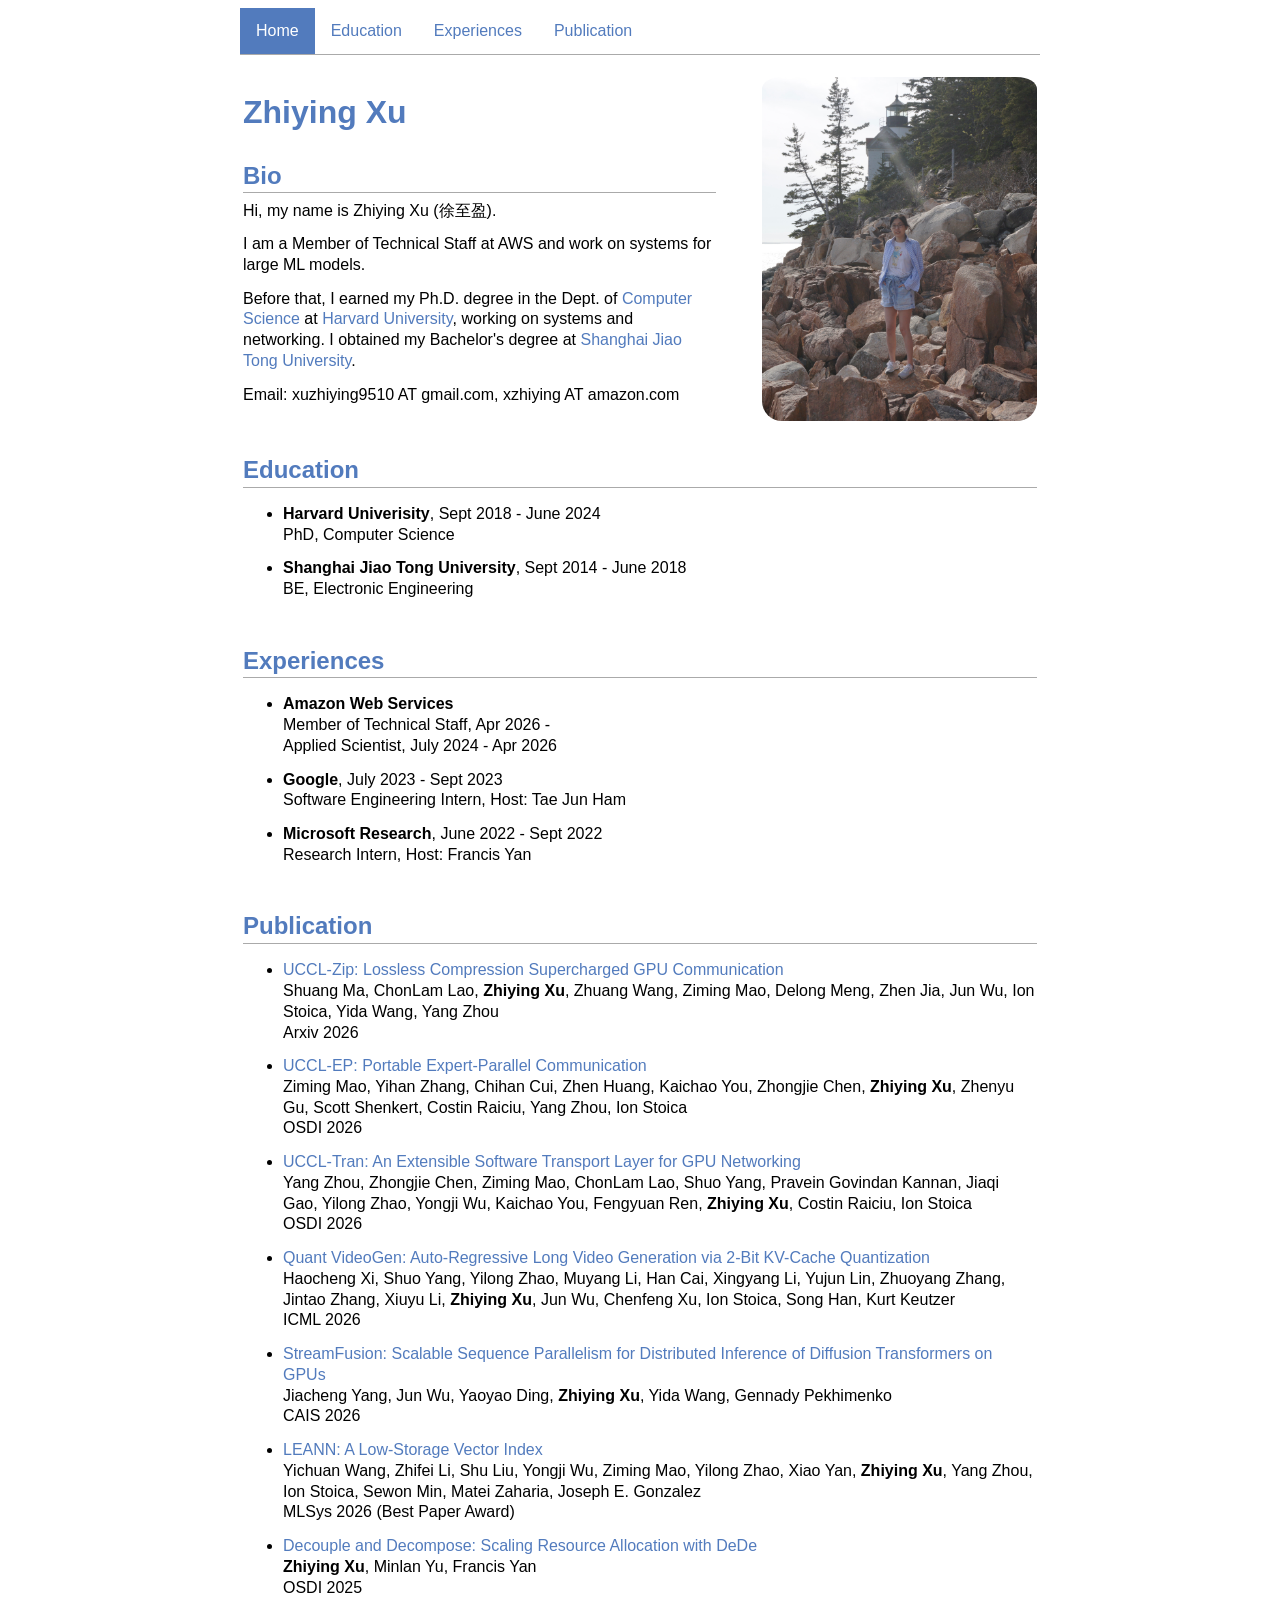
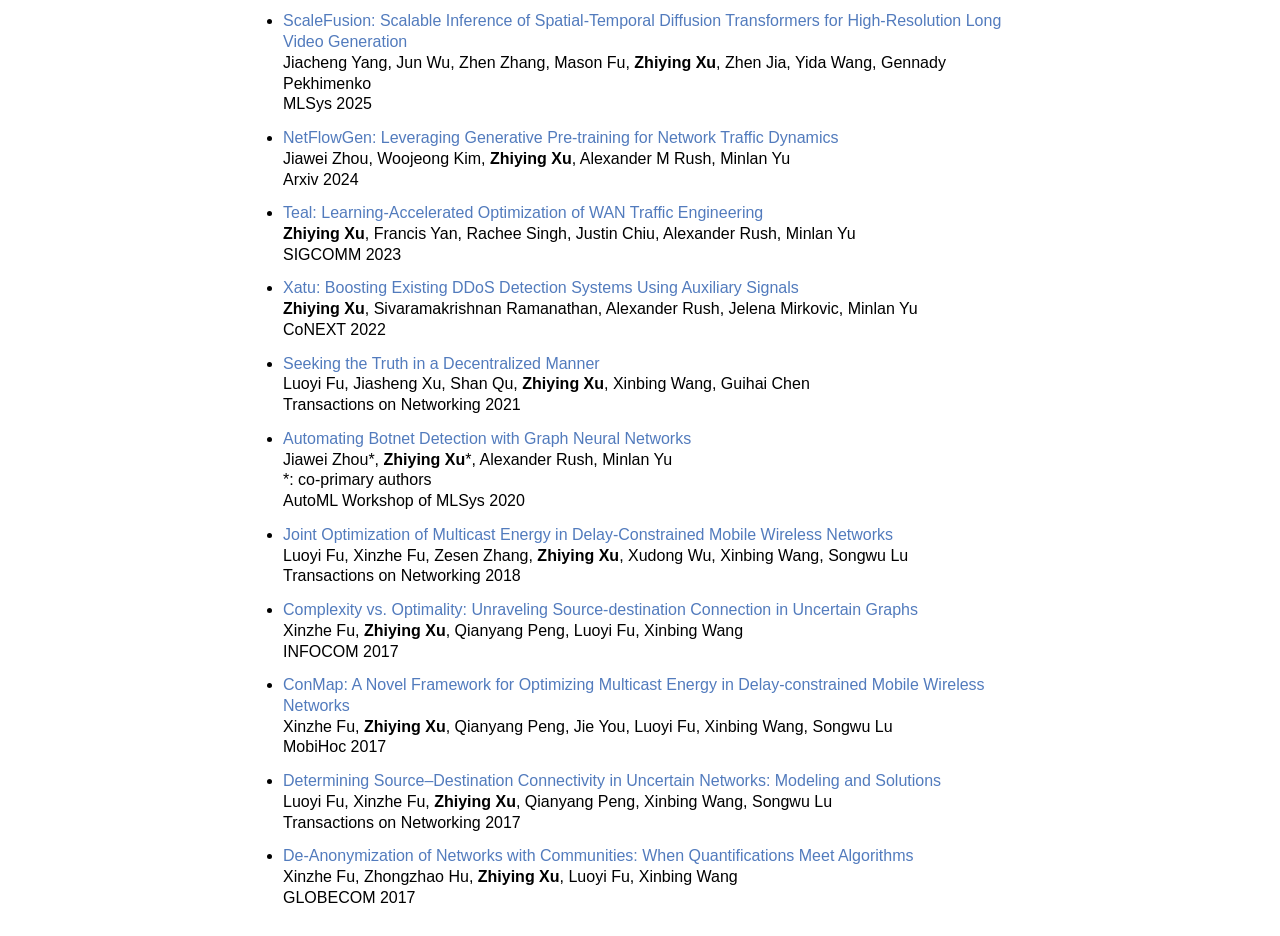
==== index.html @ fcee192a "Update index.html" ====
<!DOCTYPE html>
<html>
    <head>
        <link rel="stylesheet" href="./files/style.css">
        <title>Zhiying Xu</title>
    </head>
    <body id="home"><center>
        <div class="navbar">
            <a class="active" href="#home">Home</a>
            <a href="#education">Education</a>
            <a href="#experiences">Experiences</a>
            <a href="#publication">Publication</a>
        </div>
        <div class="main">
        <table>
            <tr>
                <td>
                    <h1>Zhiying Xu</h1>
                    <h2>Bio</h2>
                    <p>
                        Hi, my name is Zhiying Xu (徐至盈).
                    </p>
                    <p>
                        I am a Member of Technical Staff at AWS and work on systems for large ML models.
                    </p>
                    <p>
                        Before that, I earned my Ph.D. degree in the Dept. of 
                        <a href="http://www.seas.harvard.edu/computer-science">Computer Science</a>
                        at <a href="https://www.harvard.edu/">Harvard University</a>, working on systems and networking.
                        I obtained my Bachelor's degree at 
                        <a href="http://www.sjtu.edu.cn/">Shanghai Jiao Tong University</a>. 
                    </p>
                    <p>
                        Email: xuzhiying9510 AT gmail.com, xzhiying AT amazon.com
                    </p>
                </td> 
                <td width='5%'></td>
                <td width='35%'>
                    <img src="./files/zhiying_acadia_crop.jpg">
                </td>
            </tr>
            <tr>
                <td colspan="3">
                    <h2 id="education">Education</h2>
                    <ul>
                        <li>
                            <p>
                                <b>Harvard Univerisity</b>, Sept 2018 - June 2024<br>
                                PhD, Computer Science
                            </p>
                        </li>
                        <li>
                            <p>
                                <b>Shanghai Jiao Tong University</b>, Sept 2014 - June 2018<br>
                                BE, Electronic Engineering
                            </p>
                        </li>
                    </ul>
                </td> 
            </tr>
            <tr>
                <td colspan="3">
                    <h2 id="experiences">Experiences</h2>
                    <ul>
                        <li>
                            <p>
                                <b>Amazon Web Services</b> <br>
                                Member of Technical Staff, Apr 2026 - <br>
                                Applied Scientist, July 2024 - Apr 2026
                            </p>
                        </li>
                        <li>
                            <p>
                                <b>Google</b>, July 2023 - Sept 2023<br>
                                Software Engineering Intern, Host: Tae Jun Ham
                            </p>
                        </li>
                        <li>
                            <p>
                                <b>Microsoft Research</b>, June 2022 - Sept 2022<br>
                                Research Intern, Host: Francis Yan
                            </p>
                        </li>
                    </ul>
                </td> 
            </tr>
            <tr>
                <td colspan="3">
                    <h2 id="publication">Publication</h2>
                    <ul>
                        <li>
                            <p>
                                <a href="https://arxiv.org/abs/2604.17172">UCCL-Zip: Lossless Compression Supercharged GPU Communication</a><br>
                                Shuang Ma, ChonLam Lao, <b>Zhiying Xu</b>, Zhuang Wang, Ziming Mao, Delong Meng, Zhen Jia, Jun Wu, Ion Stoica, Yida Wang, Yang Zhou<br>
                                Arxiv 2026
                            </p>
                        </li>
                        <li>
                            <p>
                                <a href="https://arxiv.org/abs/2512.19849">UCCL-EP: Portable Expert-Parallel Communication</a><br>
                                Ziming Mao, Yihan Zhang, Chihan Cui, Zhen Huang, Kaichao You, Zhongjie Chen, <b>Zhiying Xu</b>, Zhenyu Gu, Scott Shenkert, Costin Raiciu, Yang Zhou, Ion Stoica<br>
                                OSDI 2026
                            </p>
                        </li>
                        <li>
                            <p>
                                <a href="https://arxiv.org/abs/2504.17307">UCCL-Tran: An Extensible Software Transport Layer for GPU Networking</a><br>
                                Yang Zhou, Zhongjie Chen, Ziming Mao, ChonLam Lao, Shuo Yang, Pravein Govindan Kannan, Jiaqi Gao, Yilong Zhao, Yongji Wu, Kaichao You, Fengyuan Ren, <b>Zhiying Xu</b>, Costin Raiciu, Ion Stoica<br>
                                OSDI 2026
                            </p>
                        </li>
                        <li>
                            <p>
                                <a href="https://arxiv.org/abs/2602.02958">Quant VideoGen: Auto-Regressive Long Video Generation via 2-Bit KV-Cache Quantization</a><br>
                                Haocheng Xi, Shuo Yang, Yilong Zhao, Muyang Li, Han Cai, Xingyang Li, Yujun Lin, Zhuoyang Zhang, Jintao Zhang, Xiuyu Li, <b>Zhiying Xu</b>, Jun Wu, Chenfeng Xu, Ion Stoica, Song Han, Kurt Keutzer<br>
                                ICML 2026
                            </p>
                        </li>
                        <li>
                            <p>
                                <a href="https://arxiv.org/abs/2601.20273">StreamFusion: Scalable Sequence Parallelism for Distributed Inference of Diffusion Transformers on GPUs</a><br>
                                Jiacheng Yang, Jun Wu, Yaoyao Ding, <b>Zhiying Xu</b>, Yida Wang, Gennady Pekhimenko<br>
                                CAIS 2026
                            </p>
                        </li>
                        <li>
                            <p>
                                <a href="https://arxiv.org/abs/2506.08276">LEANN: A Low-Storage Vector Index</a><br>
                                Yichuan Wang, Zhifei Li, Shu Liu, Yongji Wu, Ziming Mao, Yilong Zhao, Xiao Yan, <b>Zhiying Xu</b>, Yang Zhou, Ion Stoica, Sewon Min, Matei Zaharia, Joseph E. Gonzalez<br>
                                MLSys 2026 (Best Paper Award)
                            </p>
                        </li>
                        <li>
                            <p>
                                <a href="https://www.usenix.org/conference/osdi25/presentation/xu">Decouple and Decompose: Scaling Resource Allocation with DeDe</a><br>
                                <b>Zhiying Xu</b>, Minlan Yu, Francis Yan<br>
                                OSDI 2025
                            </p>
                        </li>
                        <li>
                            <p>
                                <a href="https://mlsys.org/virtual/2025/poster/3252">ScaleFusion: Scalable Inference of Spatial-Temporal Diffusion Transformers for High-Resolution Long Video Generation</a><br>
                                Jiacheng Yang, Jun Wu, Zhen Zhang, Mason Fu, <b>Zhiying Xu</b>, Zhen Jia, Yida Wang, Gennady Pekhimenko<br>
                                MLSys 2025
                            </p>
                        </li>
                        <li>
                            <p>
                                <a href="https://arxiv.org/abs/2412.20635">NetFlowGen: Leveraging Generative Pre-training for Network Traffic Dynamics</a><br>
                                Jiawei Zhou, Woojeong Kim, <b>Zhiying Xu</b>, Alexander M Rush, Minlan Yu<br>
                                Arxiv 2024
                            </p>
                        </li>
                        <li>
                            <p>
                                <a href="https://arxiv.org/abs/2210.13763">Teal: Learning-Accelerated Optimization of WAN Traffic Engineering</a><br>
                                <b>Zhiying Xu</b>, Francis Yan, Rachee Singh, Justin Chiu, Alexander Rush, Minlan Yu<br>
                                SIGCOMM 2023
                            </p>
                        </li>
                        <li>
                            <p>
                                <a href="https://dl.acm.org/doi/abs/10.1145/3555050.3569121">Xatu: Boosting Existing DDoS Detection Systems Using Auxiliary Signals</a><br>
                                <b>Zhiying Xu</b>, Sivaramakrishnan Ramanathan, Alexander Rush, Jelena Mirkovic, Minlan Yu<br>
                                CoNEXT 2022
                            </p>
                        </li>
                        <li>
                            <p>
                                <a href="https://ieeexplore.ieee.org/document/9452790">Seeking the Truth in a Decentralized Manner</a><br>
                                Luoyi Fu, Jiasheng Xu, Shan Qu, <b>Zhiying Xu</b>, Xinbing Wang, Guihai Chen<br>
                                Transactions on Networking 2021
                            </p>
                        </li>
                        <li>
                            <p>
                                <a href="https://arxiv.org/abs/2003.06344">Automating Botnet Detection with Graph Neural Networks</a><br>
                                Jiawei Zhou*, <b>Zhiying Xu</b>*, Alexander Rush, Minlan Yu<br>
                                *: co-primary authors<br>
                                AutoML Workshop of MLSys 2020
                            </p>
                        </li>
                        <li>
                            <p>
                                <a href="https://ieeexplore.ieee.org/abstract/document/8269389">Joint Optimization of Multicast Energy in Delay-Constrained Mobile Wireless Networks</a><br>
                                Luoyi Fu, Xinzhe Fu, Zesen Zhang, <b>Zhiying Xu</b>, Xudong Wu, Xinbing Wang, Songwu Lu<br>
                                Transactions on Networking 2018
                            </p>
                        </li>
                        <li>
                            <p>
                                <a href="https://ieeexplore.ieee.org/abstract/document/8057094">Complexity vs. Optimality: Unraveling Source-destination Connection in Uncertain Graphs</a><br>
                                Xinzhe Fu, <b>Zhiying Xu</b>, Qianyang Peng, Luoyi Fu, Xinbing Wang<br>
                                INFOCOM 2017
                            </p>
                        </li>
                        <li>
                            <p>
                                <a href="https://dl.acm.org/doi/10.1145/3084041.3084047">ConMap: A Novel Framework for Optimizing Multicast Energy in Delay-constrained Mobile Wireless Networks</a><br> 
                                Xinzhe Fu, <b>Zhiying Xu</b>, Qianyang Peng, Jie You, Luoyi Fu, Xinbing Wang, Songwu Lu<br>
                                MobiHoc 2017
                            </p>
                        </li>
                        <li>
                            <p>
                                <a href="https://ieeexplore.ieee.org/document/7999283">Determining Source–Destination Connectivity in Uncertain Networks: Modeling and Solutions</a><br>
                                Luoyi Fu, Xinzhe Fu, <b>Zhiying Xu</b>, Qianyang Peng, Xinbing Wang, Songwu Lu<br>
                                Transactions on Networking 2017
                            </p>
                        </li>
                        <li>
                            <p>
                                <a href="https://ieeexplore.ieee.org/document/8254107">De-Anonymization of Networks with Communities: When Quantifications Meet Algorithms</a><br>
                                Xinzhe Fu, Zhongzhao Hu,  <b>Zhiying Xu</b>, Luoyi Fu, Xinbing Wang<br>
                                GLOBECOM 2017
                            </p>
                        </li>
                    </ul>
                </td> 
            </tr>
        </table>
        </div> 
    </center></body>
</html>
---- files/style.css ----
h1 {
	color: #527bbd;
	margin-top: 0.7em;
	margin-bottom: 0.3em;
	padding-bottom: 0.2em;
	line-height: 1.0;
	padding-top: 0.5em;
	font-family: Arial;
}

h2, h3 {
	color: #527bbd;
	margin-top: 0.7em;
	margin-bottom: 0.3em;
	padding-bottom: 0.2em;
	line-height: 1.0;
	padding-top: 0.5em;
	border-bottom: 1px solid #aaaaaa;
	font-family: Arial;
}

p {
	margin-top: 0.0em;
	margin-bottom: 0.8em;
	padding: 0;
	line-height: 1.3;
	font-family: Arial;
}

a {
	color: #527bbd;
	text-decoration: none;
}

img {
	margin-top: 0.7em;
	line-height: 1.0;
	padding-top: 0.5em;
	border-radius: 20px;
	max-width: 100%;
  	height: auto;
}  

table {
	table-layout: auto;
	max-width: 800px;
	border: 0px solid black;
}

td {
	vertical-align: top;
	border: 0px solid black;
}

.navbar {
	overflow: hidden;
	background-color: white;
	border-bottom: 1px solid #aaaaaa;
	max-width: 800px;
}
.navbar a {
	float: left;
	color: #527bbd;
	text-align: center;
	padding: 14px 16px;
	font-family: Arial;
	text-decoration: none;
}
.navbar a:hover {
	background-color: #527bbd;
	color: white;
}
.navbar a.active {
	background-color: #527bbd;
	color: white;
}
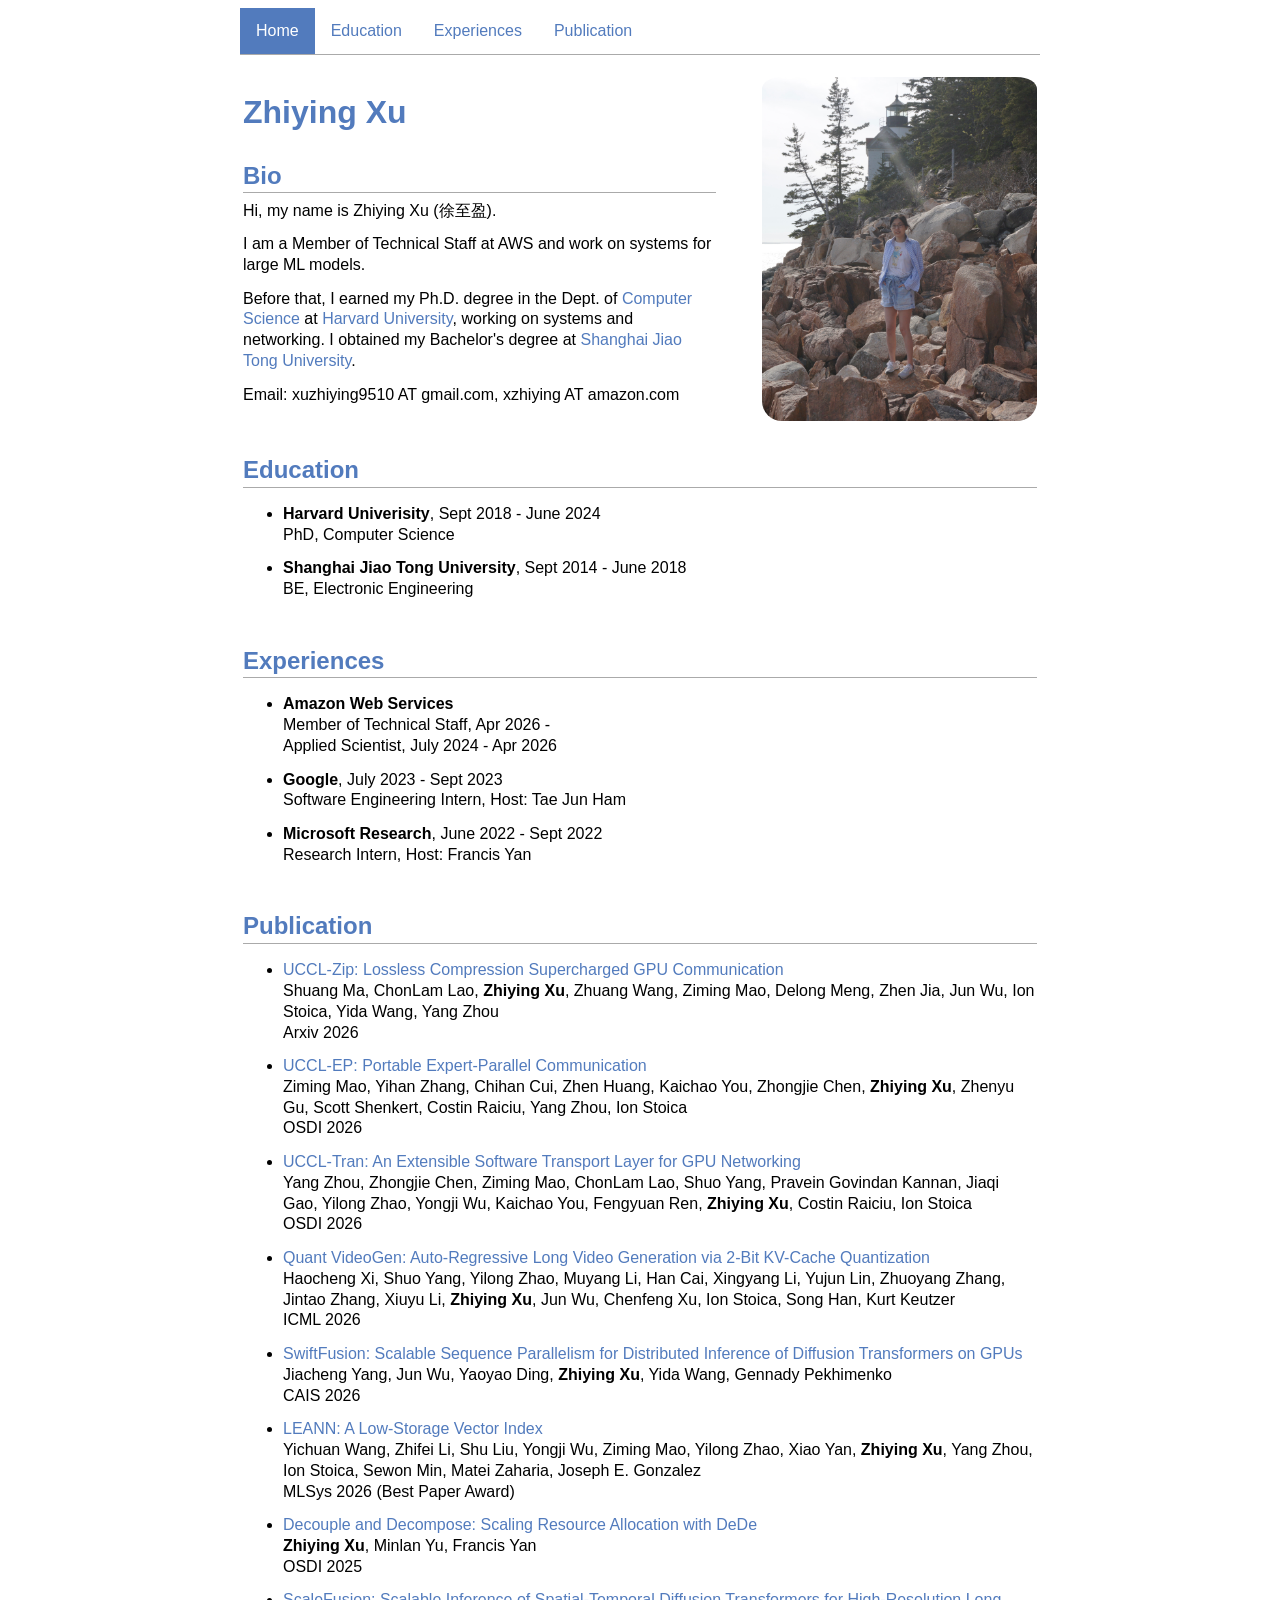
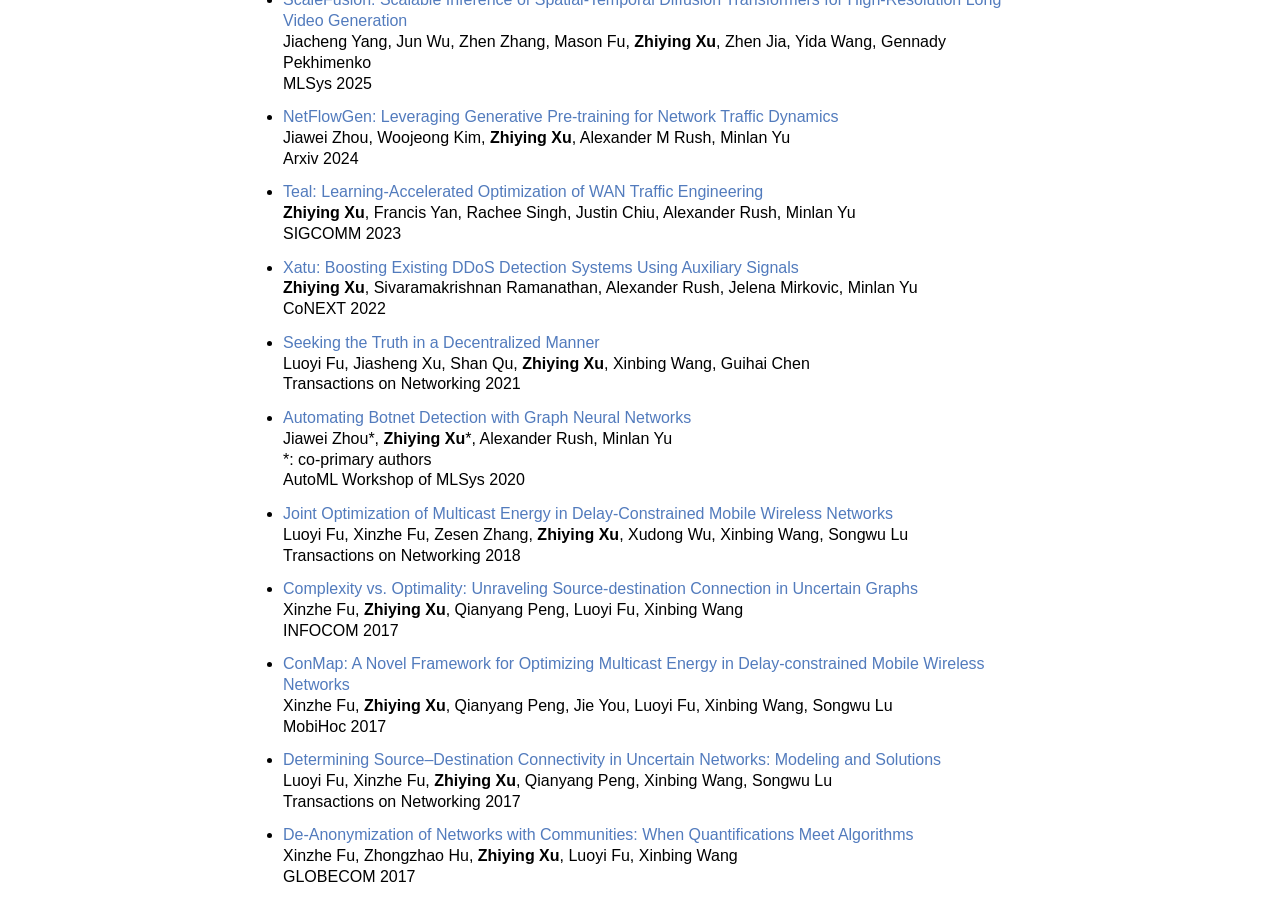
==== commit a7e5d6e8: "Update index.html" ====
--- a/index.html
+++ b/index.html
@@ -118,7 +118,7 @@
                         </li>
                         <li>
                             <p>
-                                <a href="https://arxiv.org/abs/2601.20273">StreamFusion: Scalable Sequence Parallelism for Distributed Inference of Diffusion Transformers on GPUs</a><br>
+                                <a href="https://arxiv.org/abs/2601.20273">SwiftFusion: Scalable Sequence Parallelism for Distributed Inference of Diffusion Transformers on GPUs</a><br>
                                 Jiacheng Yang, Jun Wu, Yaoyao Ding, <b>Zhiying Xu</b>, Yida Wang, Gennady Pekhimenko<br>
                                 CAIS 2026
                             </p>
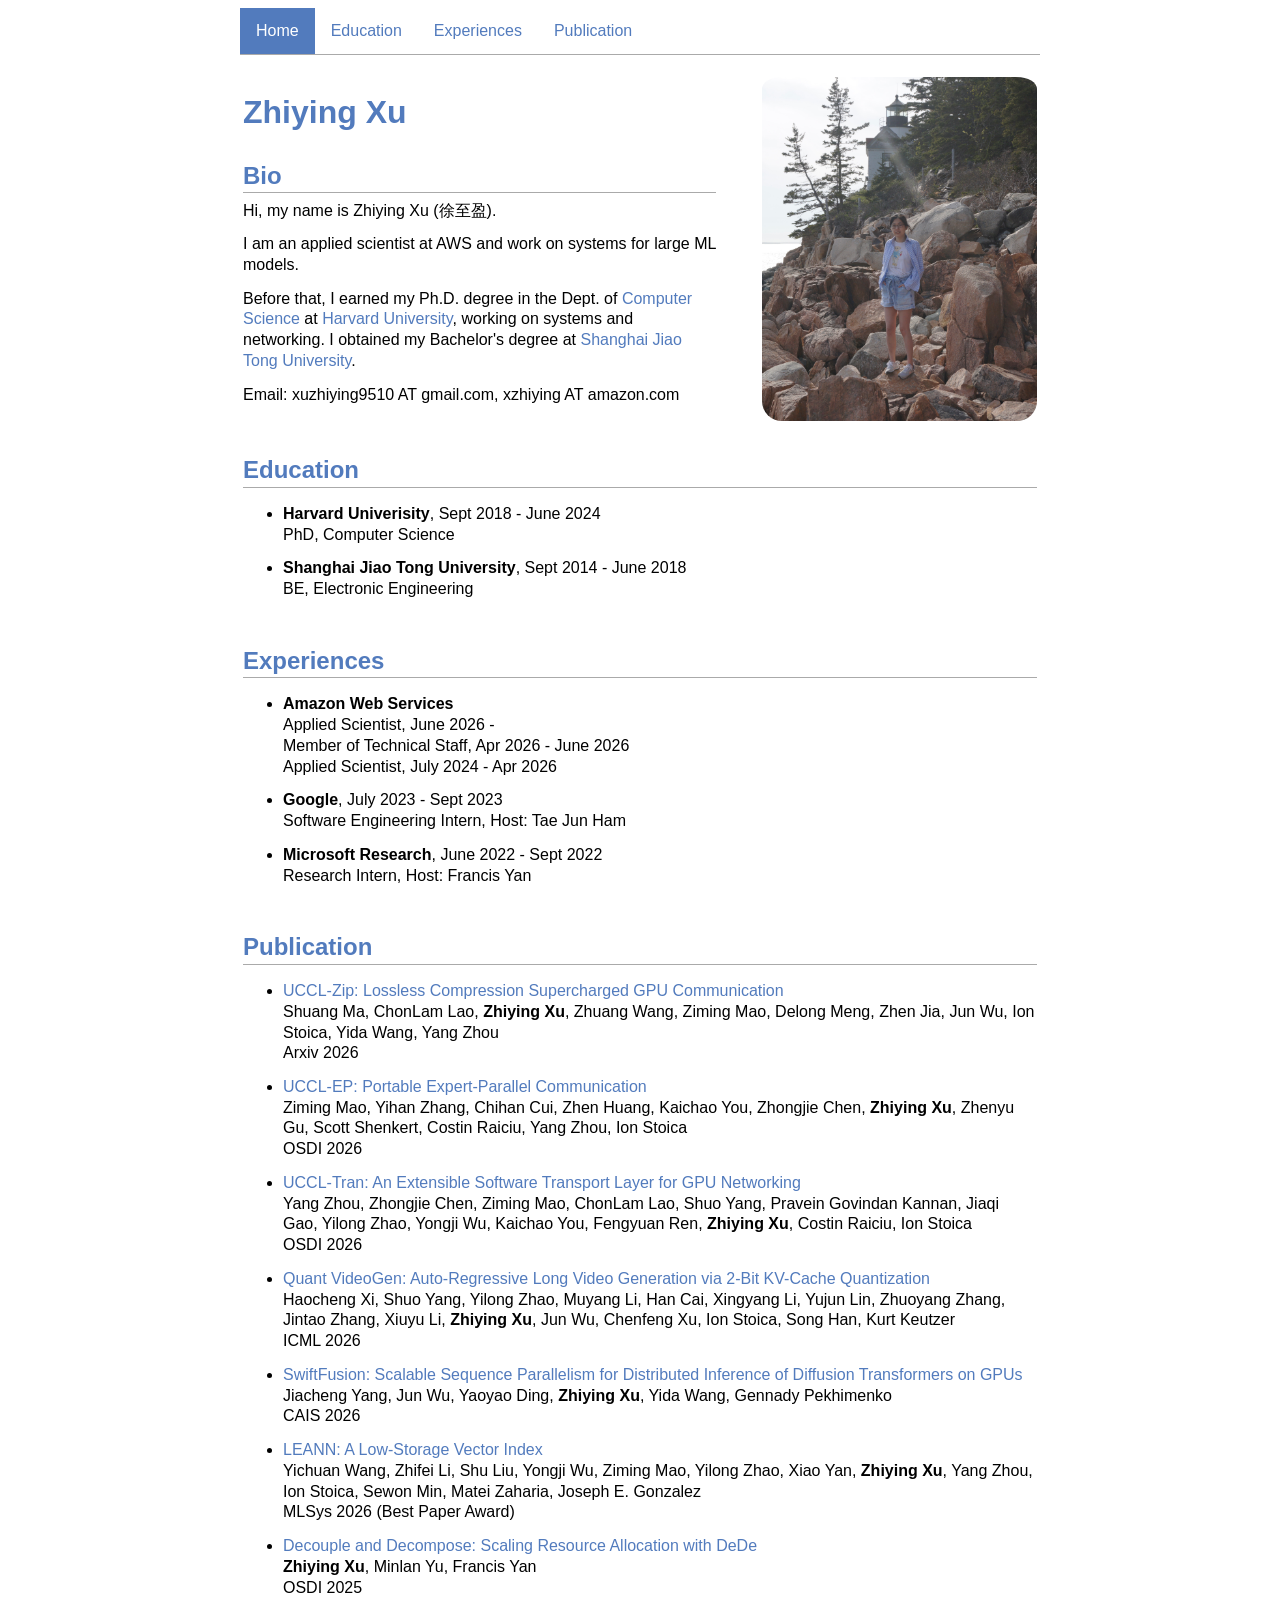
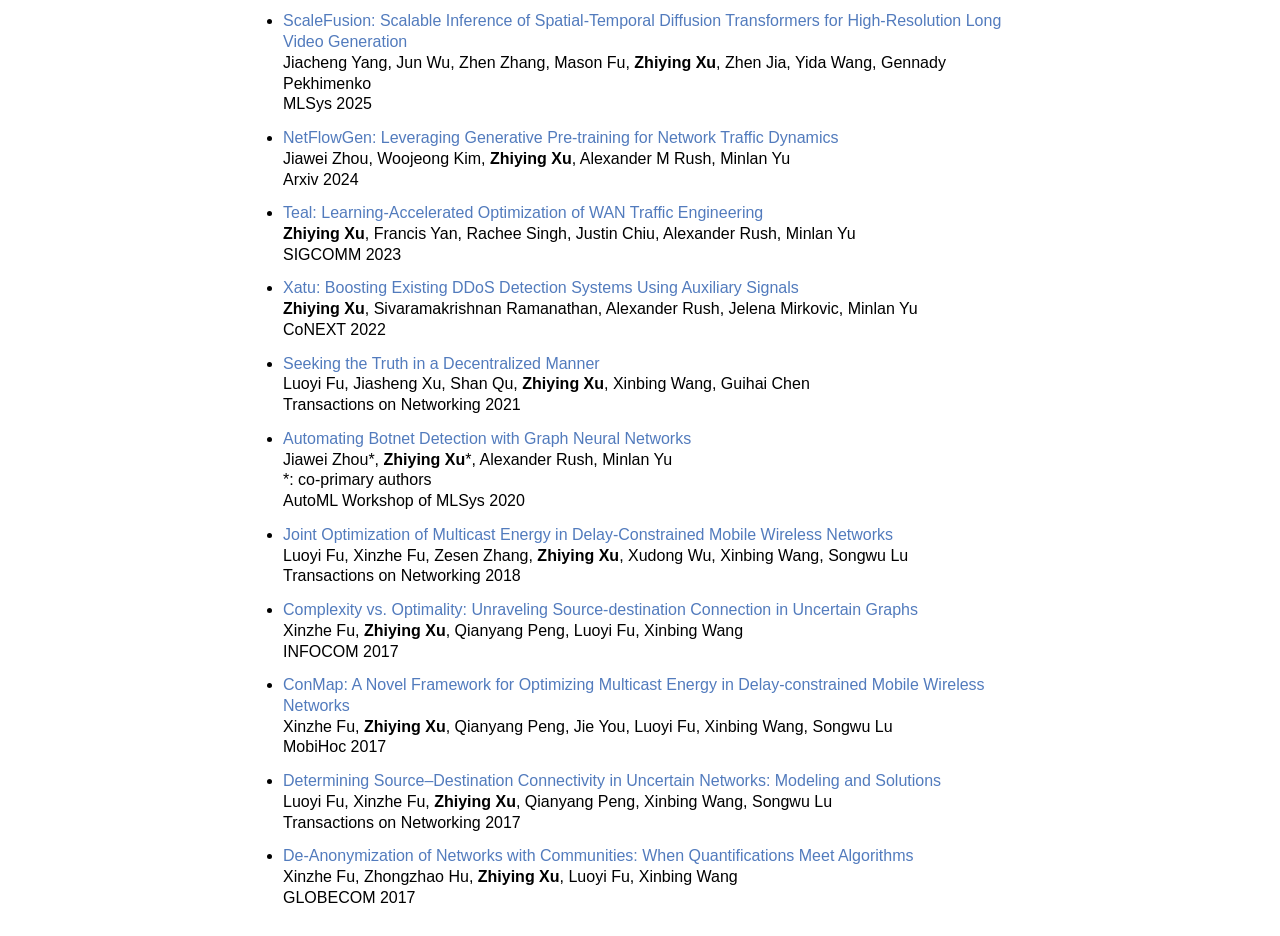
==== commit 6edd42b5: "Update index.html" ====
--- a/index.html
+++ b/index.html
@@ -21,7 +21,7 @@
                         Hi, my name is Zhiying Xu (徐至盈).
                     </p>
                     <p>
-                        I am a Member of Technical Staff at AWS and work on systems for large ML models.
+                        I am an applied scientist at AWS and work on systems for large ML models.
                     </p>
                     <p>
                         Before that, I earned my Ph.D. degree in the Dept. of 
@@ -65,7 +65,8 @@
                         <li>
                             <p>
                                 <b>Amazon Web Services</b> <br>
-                                Member of Technical Staff, Apr 2026 - <br>
+                                Applied Scientist, June 2026 - <br>
+                                Member of Technical Staff, Apr 2026 - June 2026 <br>
                                 Applied Scientist, July 2024 - Apr 2026
                             </p>
                         </li>
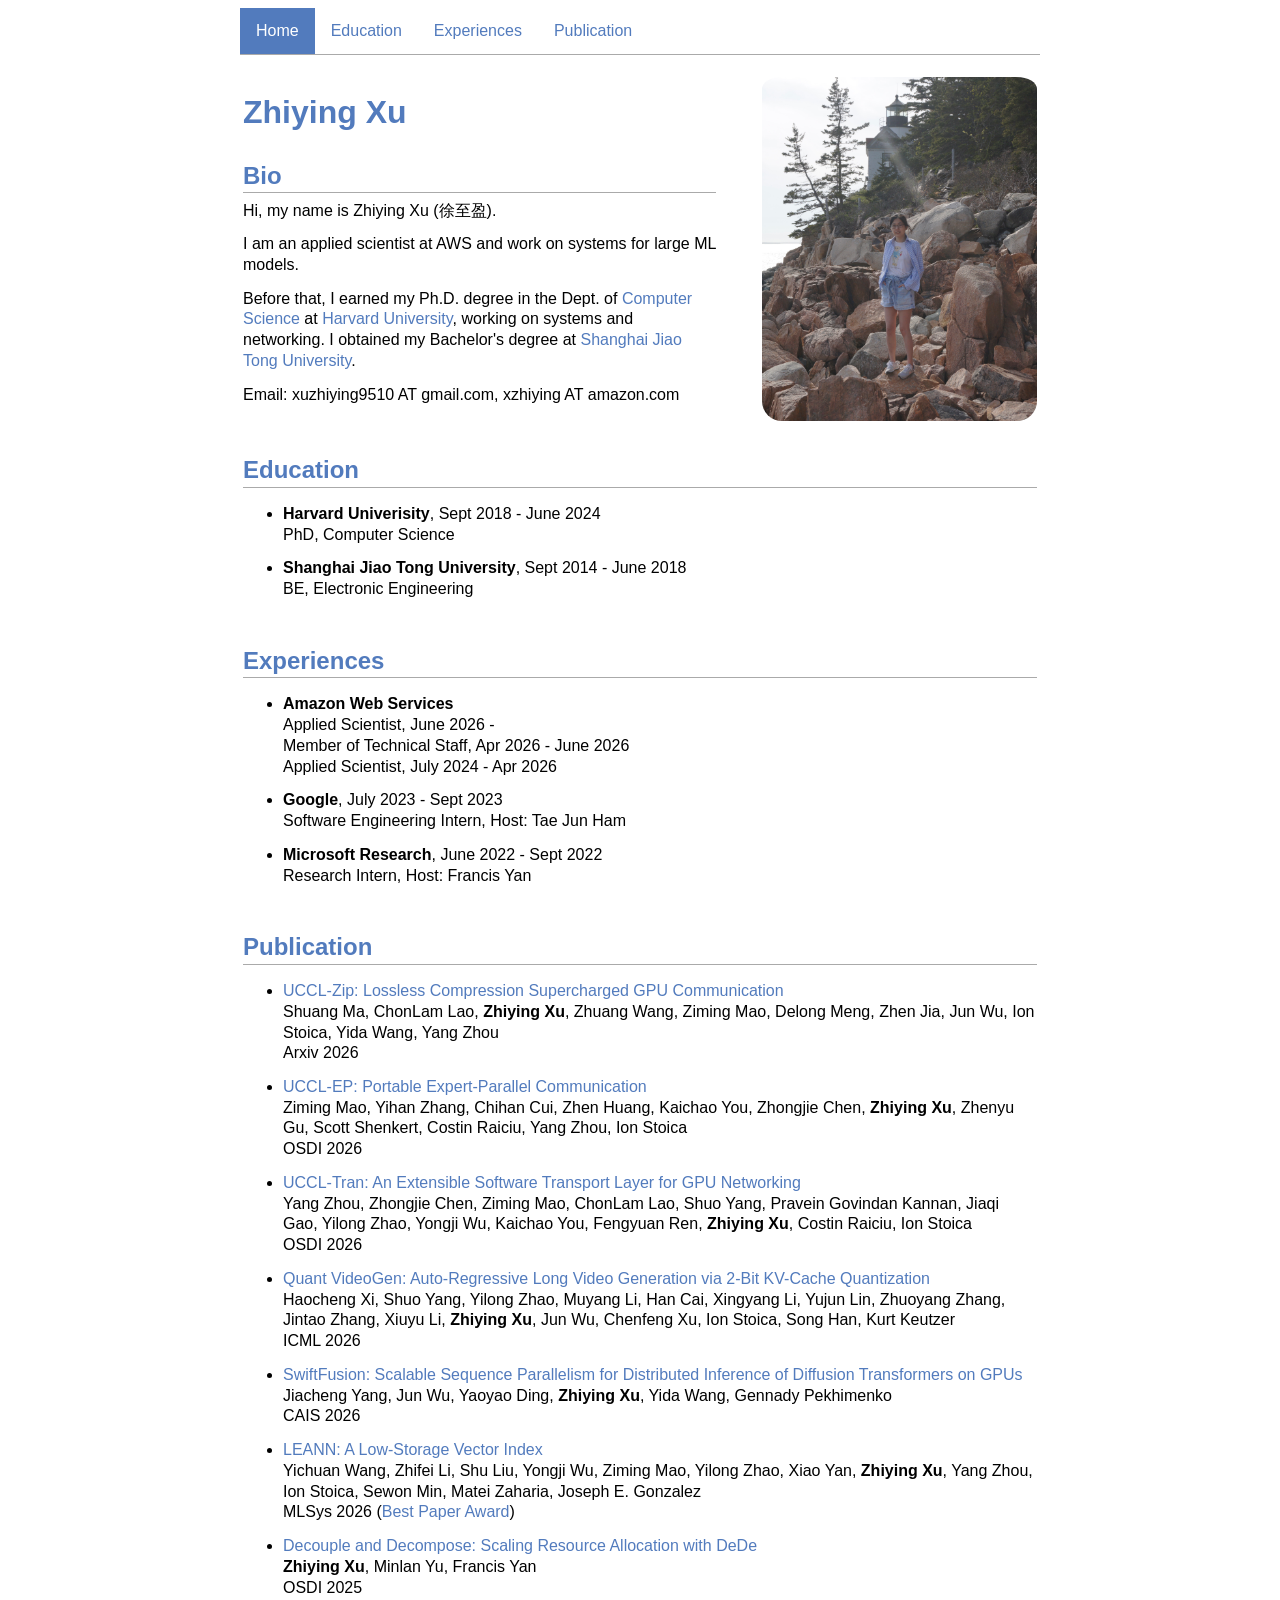
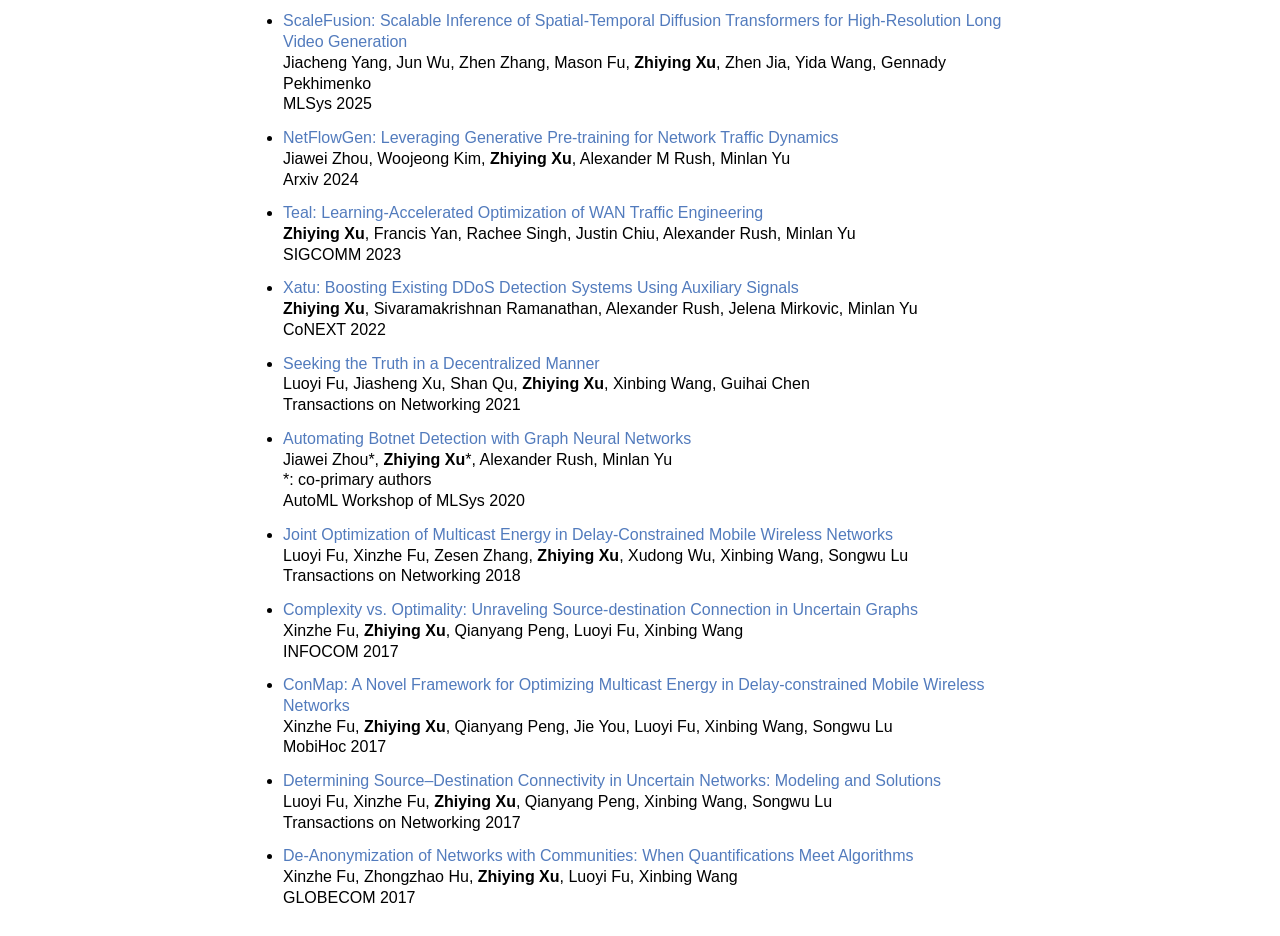
==== commit f6a148f9: "Update index.html" ====
--- a/index.html
+++ b/index.html
@@ -128,7 +128,7 @@
                             <p>
                                 <a href="https://arxiv.org/abs/2506.08276">LEANN: A Low-Storage Vector Index</a><br>
                                 Yichuan Wang, Zhifei Li, Shu Liu, Yongji Wu, Ziming Mao, Yilong Zhao, Xiao Yan, <b>Zhiying Xu</b>, Yang Zhou, Ion Stoica, Sewon Min, Matei Zaharia, Joseph E. Gonzalez<br>
-                                MLSys 2026 (Best Paper Award)
+                                MLSys 2026 (<a href="https://mlsys.org/media/mlsys-2026/best-papers/Best-Research-Paper-LEANN.pdf">Best Paper Award</a>)
                             </p>
                         </li>
                         <li>
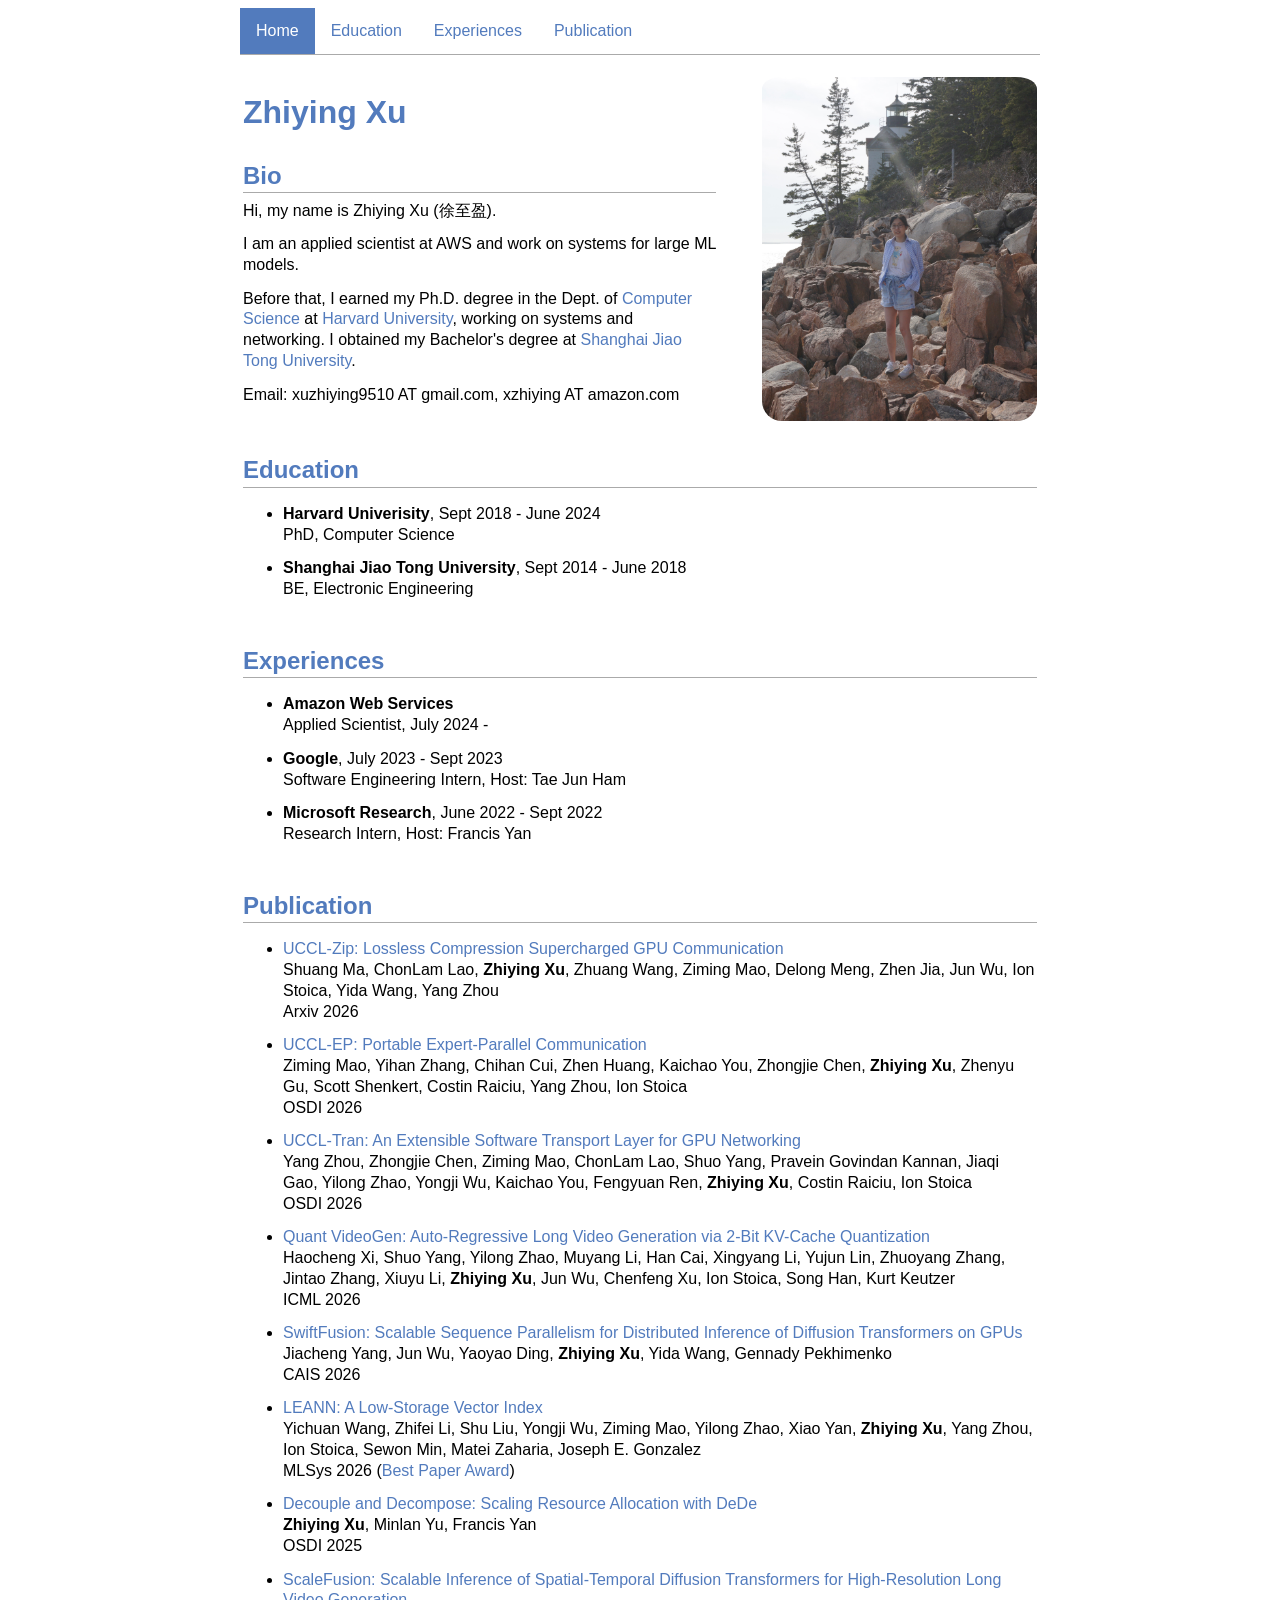
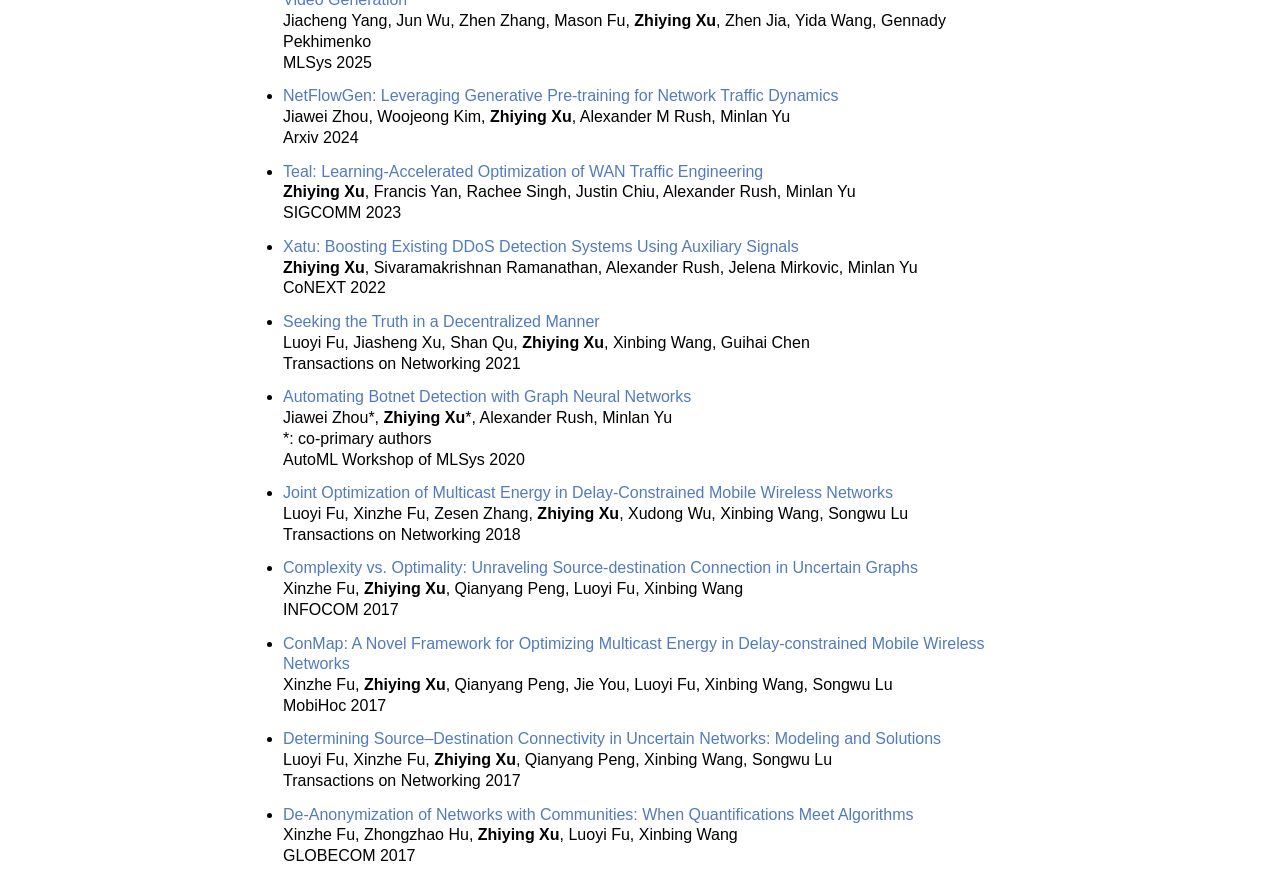
==== commit 973c02d2: "Update index.html" ====
--- a/index.html
+++ b/index.html
@@ -65,9 +65,7 @@
                         <li>
                             <p>
                                 <b>Amazon Web Services</b> <br>
-                                Applied Scientist, June 2026 - <br>
-                                Member of Technical Staff, Apr 2026 - June 2026 <br>
-                                Applied Scientist, July 2024 - Apr 2026
+                                Applied Scientist, July 2024 -
                             </p>
                         </li>
                         <li>
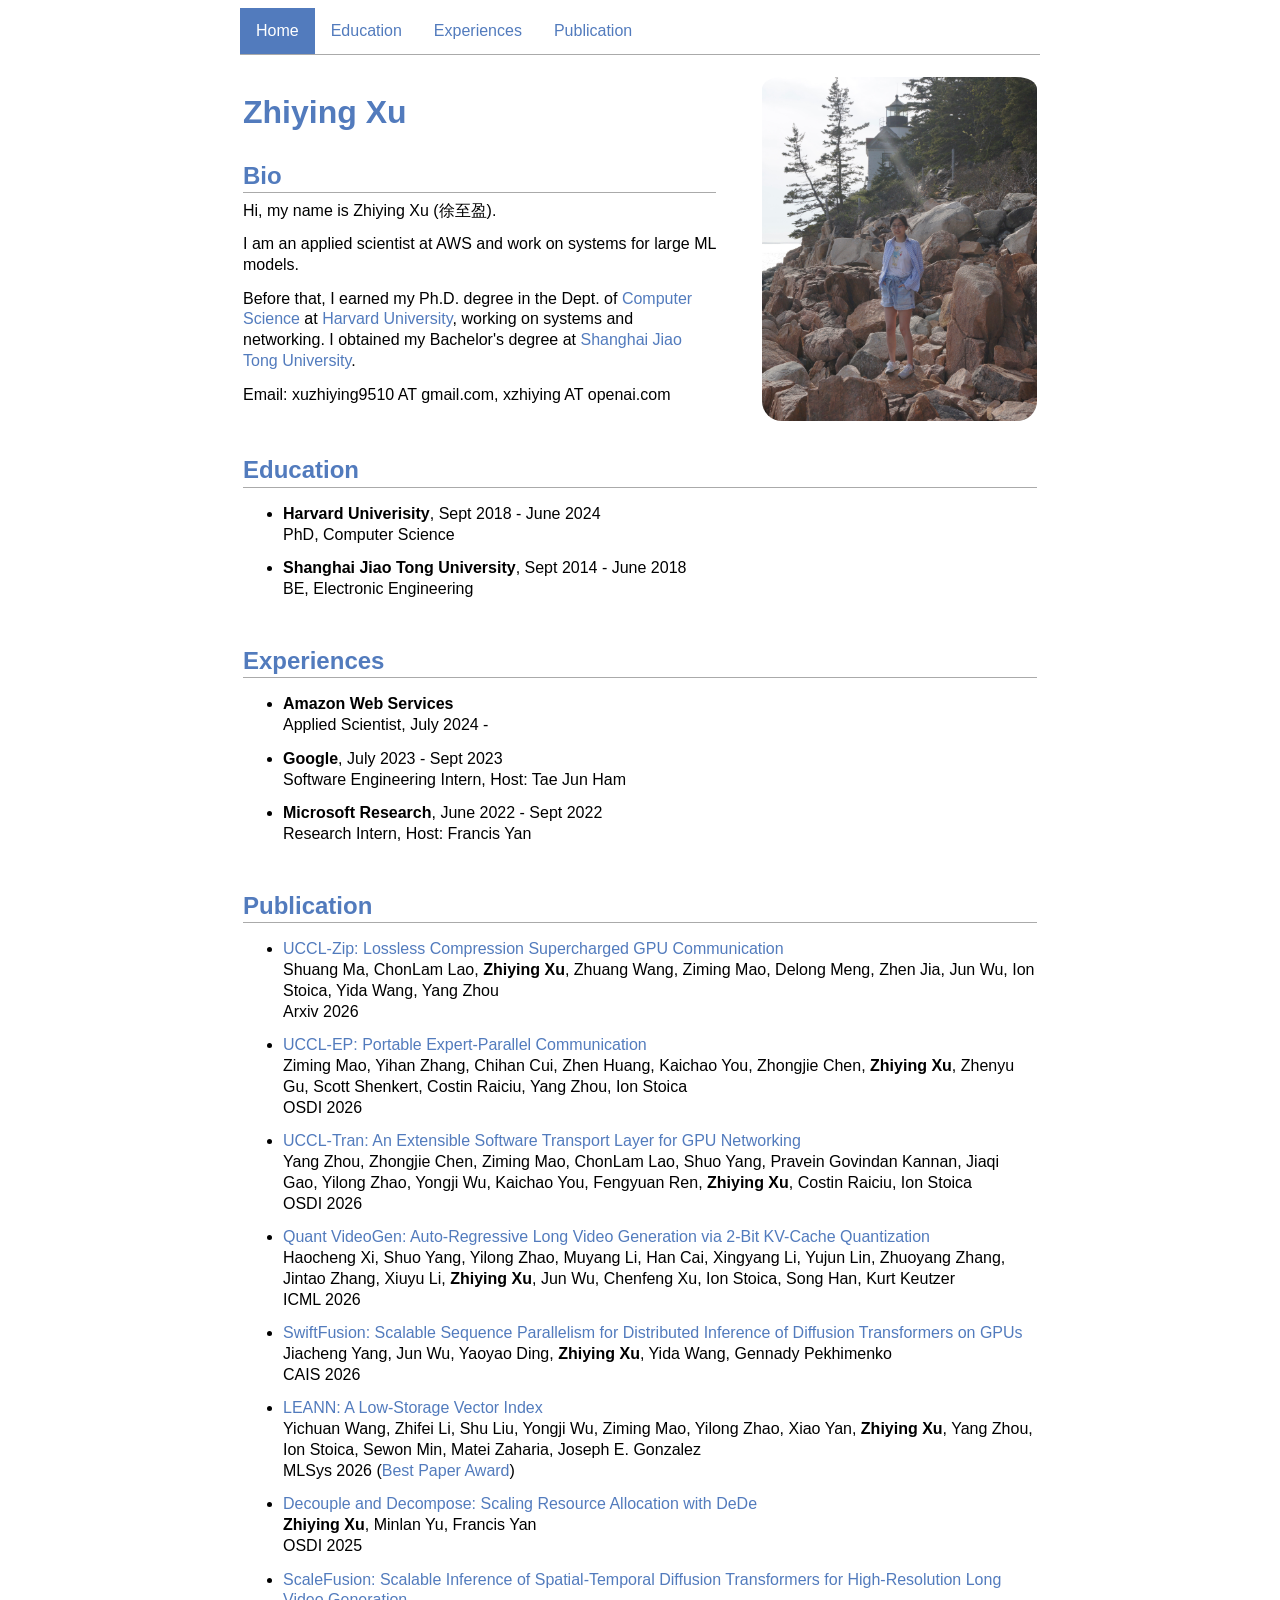
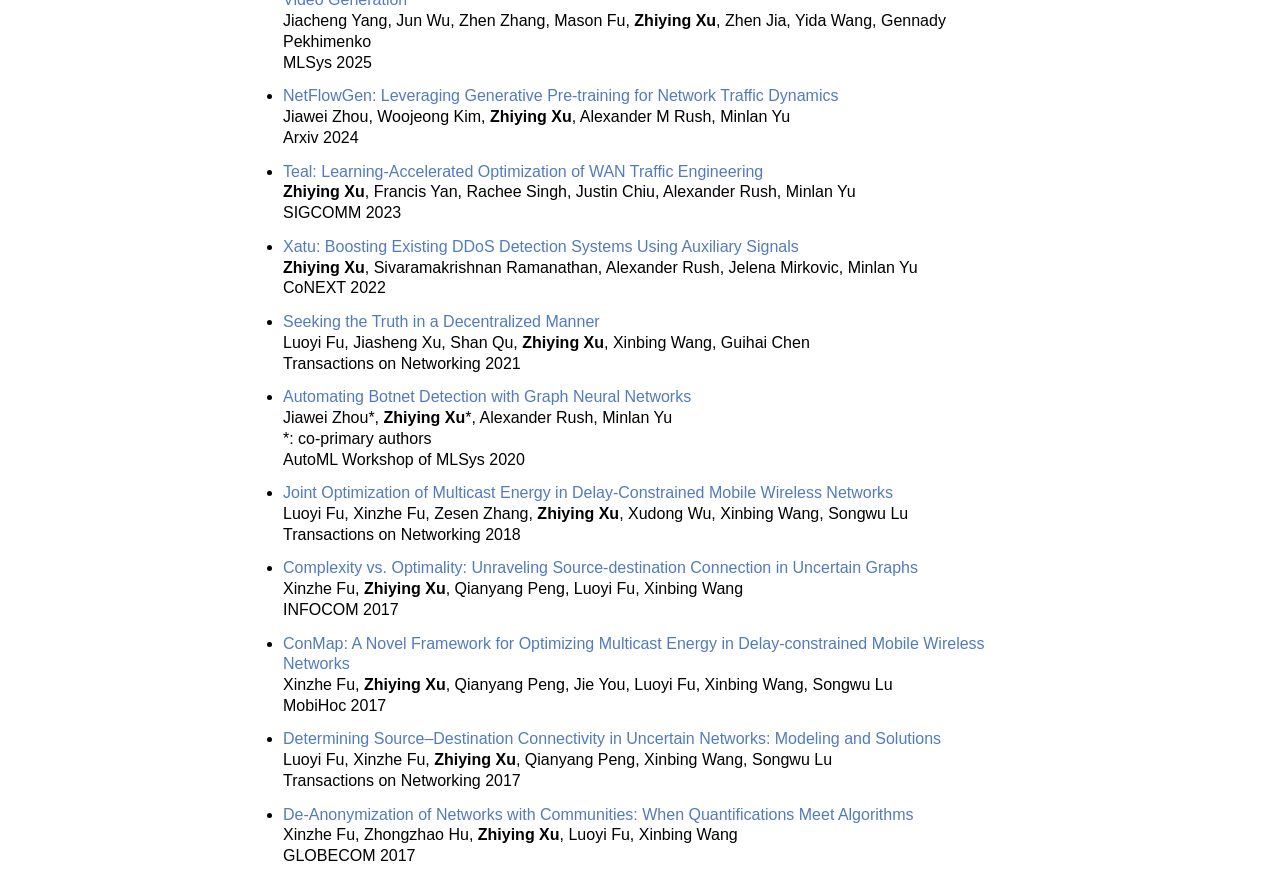
==== commit f5e3779d: "Update index.html" ====
--- a/index.html
+++ b/index.html
@@ -31,7 +31,7 @@
                         <a href="http://www.sjtu.edu.cn/">Shanghai Jiao Tong University</a>. 
                     </p>
                     <p>
-                        Email: xuzhiying9510 AT gmail.com, xzhiying AT amazon.com
+                        Email: xuzhiying9510 AT gmail.com, xzhiying AT openai.com
                     </p>
                 </td> 
                 <td width='5%'></td>
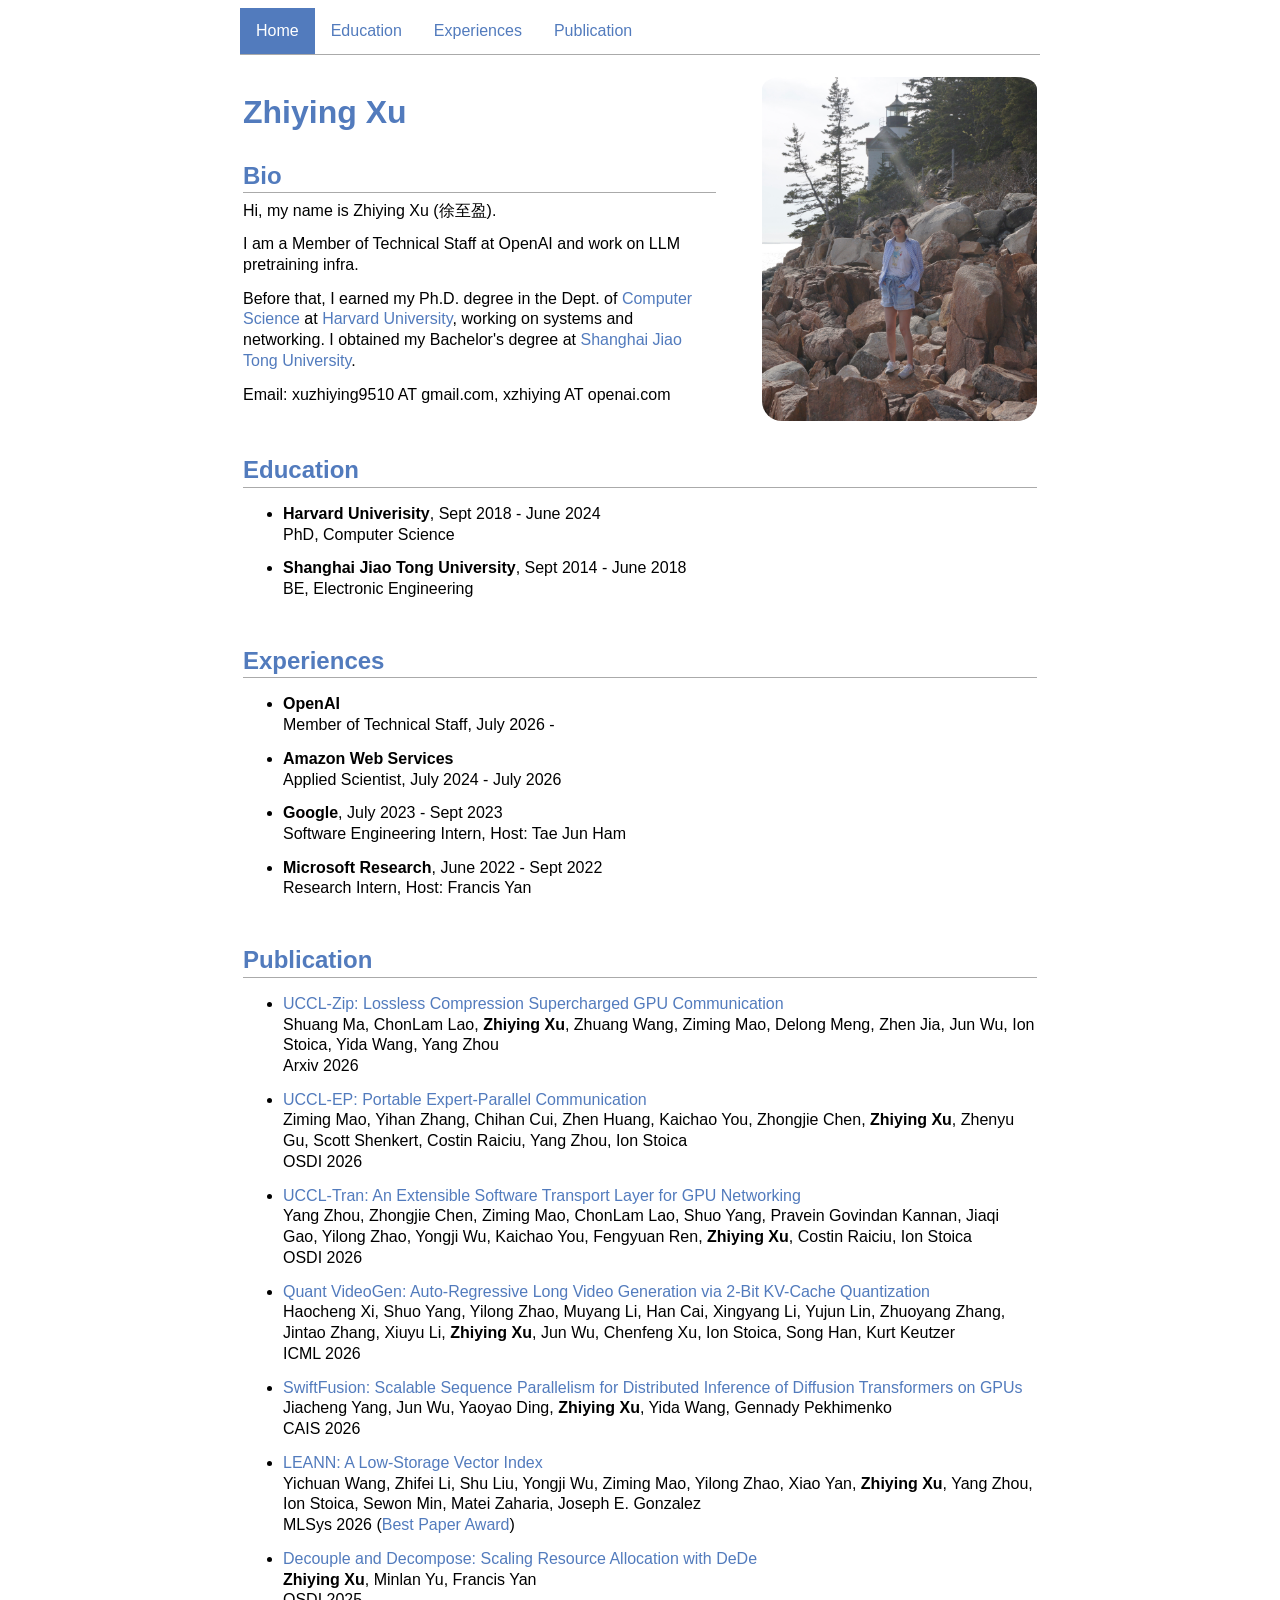
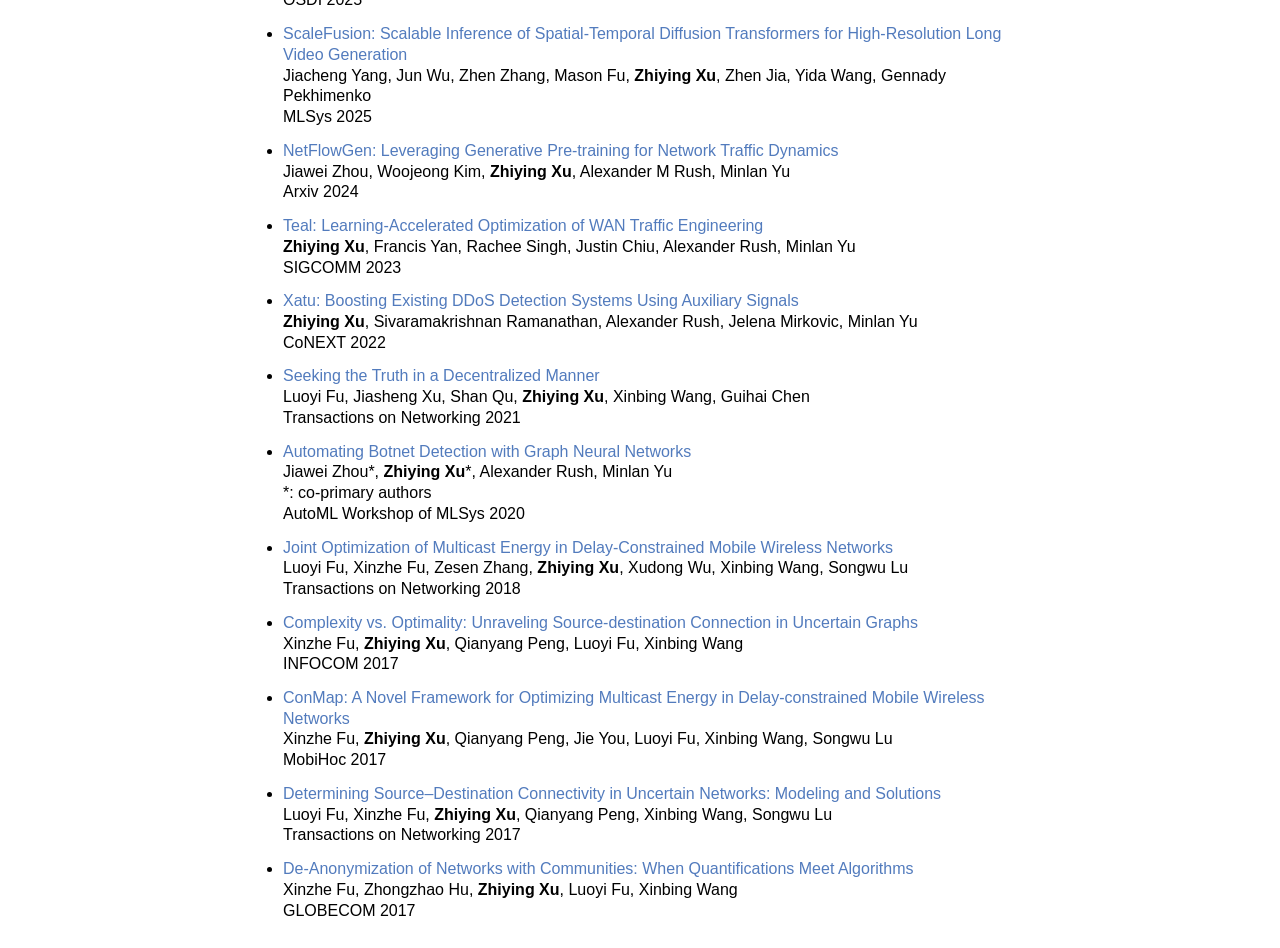
==== commit b78f83e9: "Update index.html" ====
--- a/index.html
+++ b/index.html
@@ -21,7 +21,7 @@
                         Hi, my name is Zhiying Xu (徐至盈).
                     </p>
                     <p>
-                        I am an applied scientist at AWS and work on systems for large ML models.
+                        I am a Member of Technical Staff at OpenAI and work on LLM pretraining infra.
                     </p>
                     <p>
                         Before that, I earned my Ph.D. degree in the Dept. of 
@@ -64,8 +64,14 @@
                     <ul>
                         <li>
                             <p>
+                                <b>OpenAI</b> <br>
+                                Member of Technical Staff, July 2026 -
+                            </p>
+                        </li>
+                        <li>
+                            <p>
                                 <b>Amazon Web Services</b> <br>
-                                Applied Scientist, July 2024 -
+                                Applied Scientist, July 2024 - July 2026
                             </p>
                         </li>
                         <li>
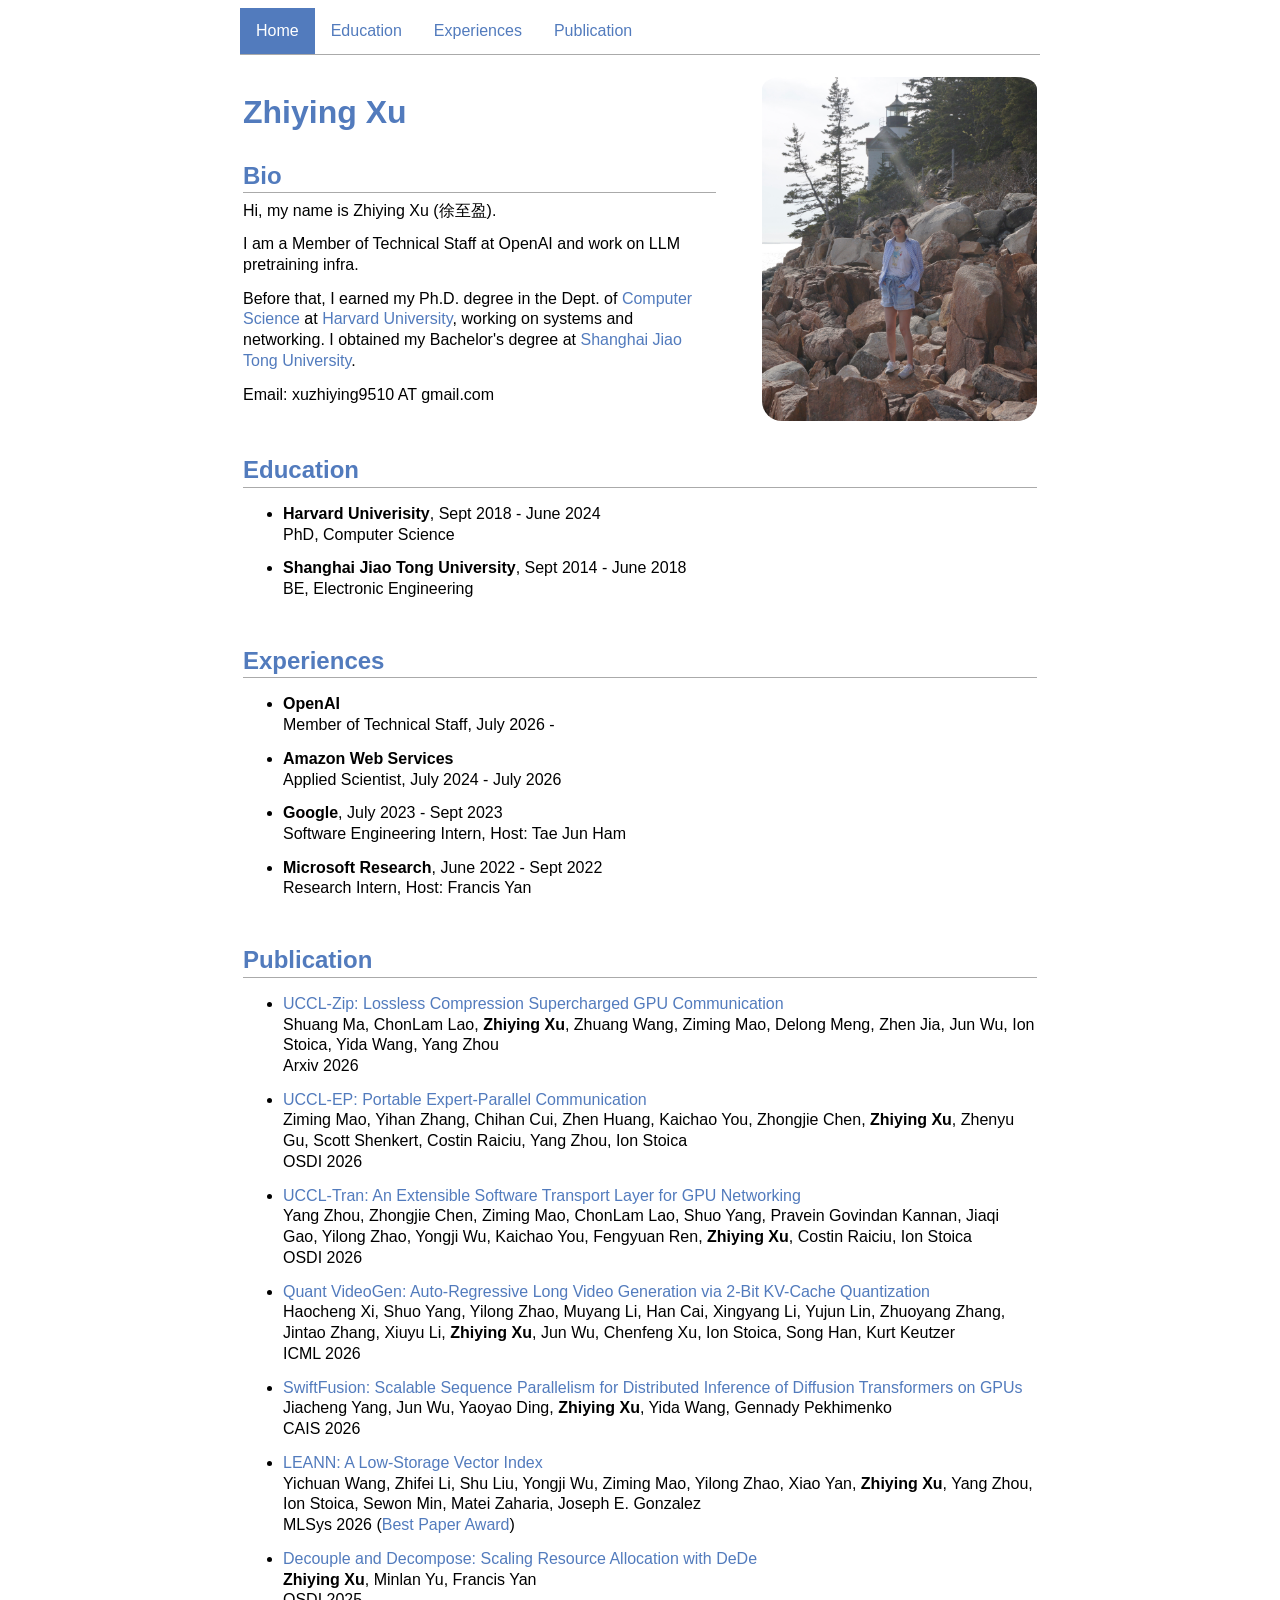
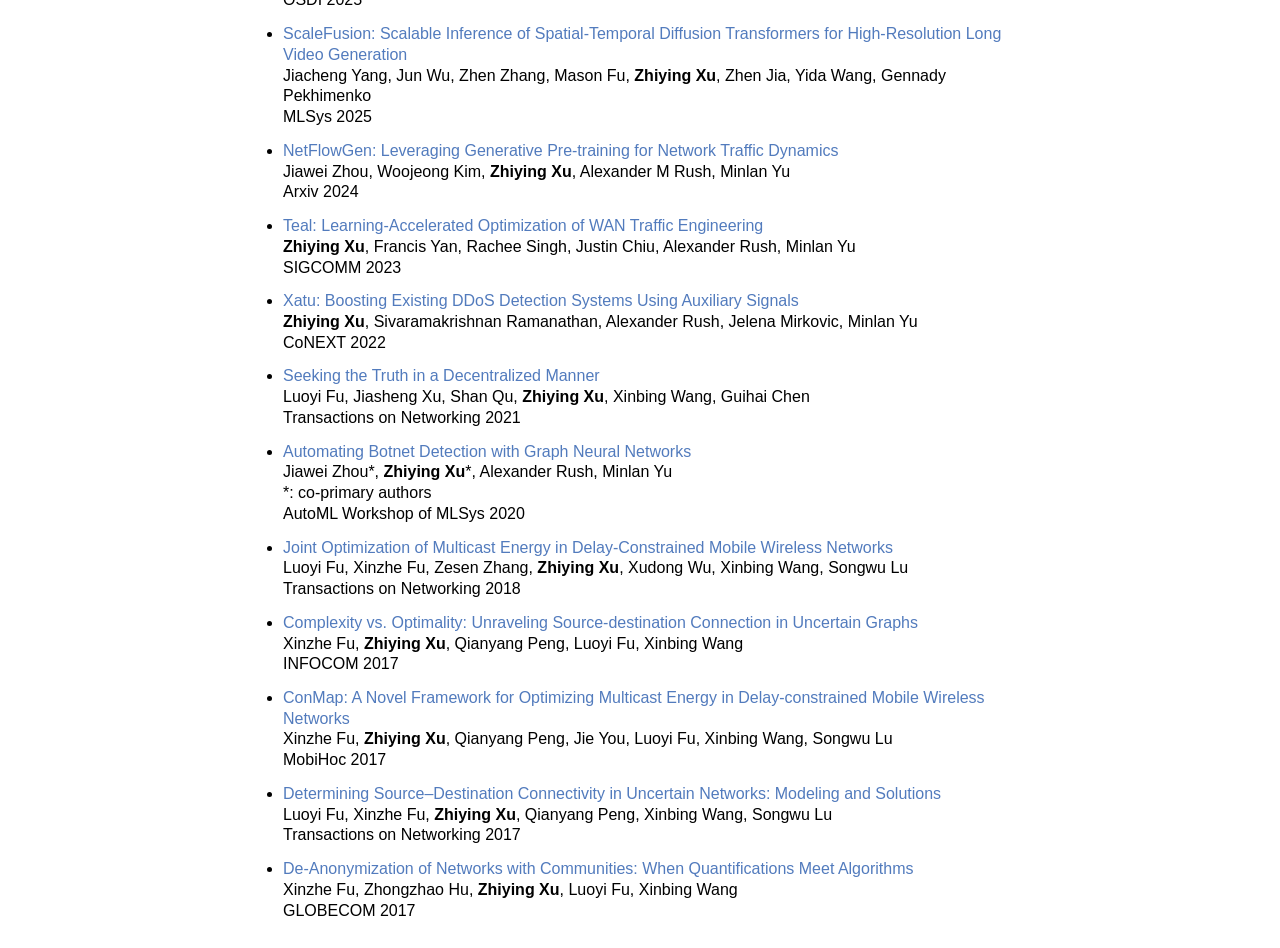
==== commit 7dbfdfff: "Update index.html" ====
--- a/index.html
+++ b/index.html
@@ -31,7 +31,7 @@
                         <a href="http://www.sjtu.edu.cn/">Shanghai Jiao Tong University</a>. 
                     </p>
                     <p>
-                        Email: xuzhiying9510 AT gmail.com, xzhiying AT openai.com
+                        Email: xuzhiying9510 AT gmail.com
                     </p>
                 </td> 
                 <td width='5%'></td>
